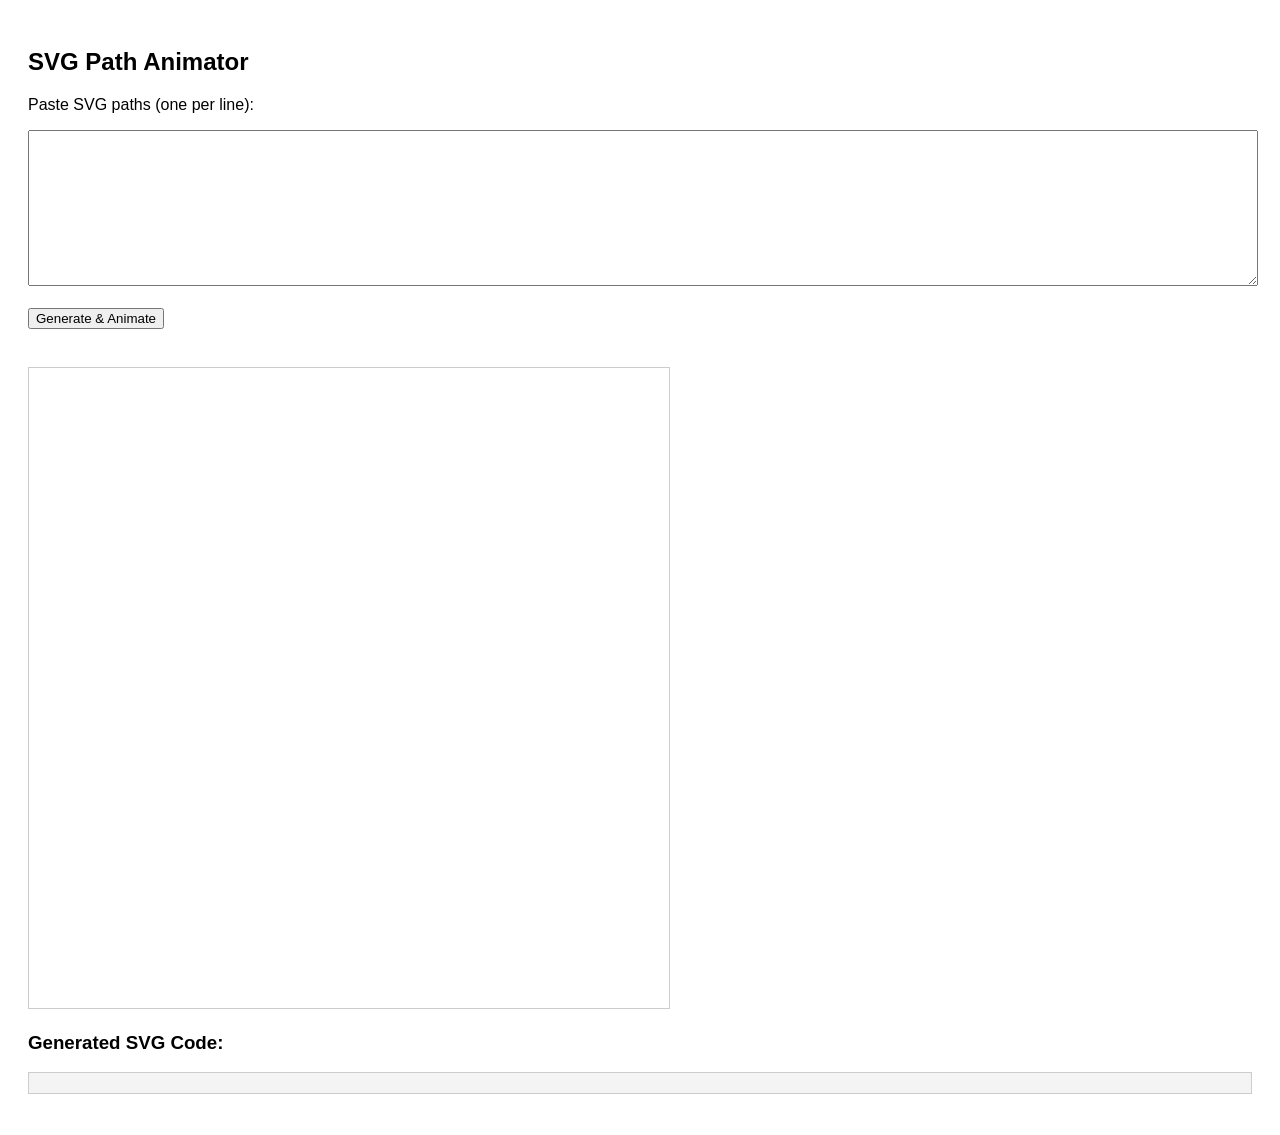
==== index.html @ d9db2b23 "svg or paths accepted" ====
<!DOCTYPE html>
<html lang="en">
  <head>
    <meta charset="UTF-8" />
    <meta name="viewport" content="width=device-width, initial-scale=1.0" />
    <title>SVG Path Animator (Fixed)</title>
    <style>
      body {
        font-family: sans-serif;
        padding: 20px;
      }
      textarea {
        width: 100%;
        height: 150px;
      }
      svg {
        width: 100%;
        height: auto;
        border: 1px solid #ccc;
        margin-top: 20px;
      }
    </style>
    <link rel="stylesheet" href="styles.css" />
  </head>
  <body>
    <h2>SVG Path Animator</h2>
    <p>Paste SVG paths (one per line):</p>
    <textarea id="pathsInput"></textarea>
    <br /><br />
    <button id="generateBtn">Generate & Animate</button>

    <br /><br />
    <svg
      id="svgCanvas"
      width="200"
      height="200"
      viewBox="0 0 200 200"
      xmlns="http://www.w3.org/2000/svg"
    ></svg>

    <h3>Generated SVG Code:</h3>
    <pre
      id="svgOutput"
      style="
        white-space: pre-wrap;
        background: #f4f4f4;
        padding: 10px;
        border: 1px solid #ccc;
      "
    ></pre>

    <script>
      document.getElementById("generateBtn").addEventListener("click", () => {
        const svg = document.getElementById("svgCanvas");
        svg.innerHTML = "";

        const input = document.getElementById("pathsInput").value.trim();
        if (!input) return;

        const parser = new DOMParser();
        let paths = [];
        if (/<svg[\s>]/i.test(input)) {
          const doc = parser.parseFromString(input, "image/svg+xml");
          paths = Array.from(doc.querySelectorAll("path"));
        } else {
          const pathStrings = input.split(/\n+/);
          paths = pathStrings
            .map((line) => {
              const doc = parser.parseFromString(
                `<svg>${line}</svg>`,
                "image/svg+xml"
              );
              return doc.querySelector("path");
            })
            .filter(Boolean);
        }

        paths.forEach((parsed, i) => {

          const imported = document.createElementNS(
            "http://www.w3.org/2000/svg",
            "path"
          );
          for (const attr of parsed.attributes) {
            imported.setAttribute(attr.name, attr.value);
          }

          svg.appendChild(imported);

          if (typeof imported.getTotalLength !== "function") return;
          const length = imported.getTotalLength();

          imported.setAttribute("stroke-dasharray", length);
          imported.setAttribute("stroke-dashoffset", length);
          imported.setAttribute("stroke-width", "2");
          imported.setAttribute("fill", "none");
          imported.setAttribute("stroke", "currentColor");

          const anim = document.createElementNS(
            "http://www.w3.org/2000/svg",
            "animate"
          );
          anim.setAttribute("attributeName", "stroke-dashoffset");
          anim.setAttribute("from", length.toString());
          anim.setAttribute("to", "0");
          anim.setAttribute("dur", "0.25s");
          anim.setAttribute("fill", "freeze");
          anim.setAttribute("id", `b_anim${i + 1}`);
          anim.setAttribute("begin", i === 0 ? "0s" : `b_anim${i}.end`);

          imported.appendChild(anim);

          if (typeof anim.beginElement !== "function") {
            anim.remove();
            imported.animate(
              [{ strokeDashoffset: length }, { strokeDashoffset: 0 }],
              {
                duration: 250,
                delay: i * 250,
                fill: "forwards",
                easing: "linear",
              }
            );
          }
        });

        const firstAnim = svg.querySelector("animate");
        if (firstAnim && typeof firstAnim.beginElement === "function") {
          firstAnim.beginElement();
        }

        function formatXml(xml) {
          return xml.replace(/></g, ">\n<").trim();
        }

        const rawSvg = svg.outerHTML;
        const svgMarkup = formatXml(rawSvg);
        document.getElementById("svgOutput").textContent = svgMarkup;
      });
    </script>
  </body>
</html>
---- styles.css ----
svg .wheel1, svg .wheel2 {
    -webkit-animation-name: spin;
    -webkit-animation-duration: 800ms;
    -webkit-animation-iteration-count: 1;
    -webkit-animation-timing-function: ease-out;
}


#simple_wheels {display: none;}
/* #detailed_wheels {display: none;} */

@-webkit-keyframes spin {
    from { -webkit-transform: rotate(0deg); 
	    -webkit-transform-origin:50% 50%;
    }
    to { -webkit-transform: rotate(-720deg); 
	    -webkit-transform-origin:50% 50%;
    }
}
@-webkit-keyframes move {
    from {
    -webkit-transform: translate(800px, 0); 
    }
    to {
    -webkit-transform: translate(0px, 0); 
    }
}
@-webkit-keyframes bounce {
    0% {
	 -webkit-transform: translate(0, 0) rotateZ(-0deg);     }
    50% {
	 -webkit-transform: translate(-2.5px, .5px) rotateZ(-1deg);     }
    100% {
	 -webkit-transform: translate(0, 0) rotateZ(-0deg);     }
}
.wheel {fill:#666;}
@-webkit-keyframes brakes {
    50% {
	fill: #f00;}
    80% {
	fill: #f00;}
    100% {
	fill: #fff;}
}

@-webkit-keyframes headlights {
    0% {
	fill: #ff0;}
    30% {
	fill: #ff0;}
    31% {
	 fill:#fff;}
    50% {
	 fill:#fff;}
    51% {
	fill: #ff0;}
	 
}




svg {width: 640px; height: 640px;}

#Layer_1_1_ {fill:#000; stroke:#999; stroke-width:.1;
    -webkit-animation-name: bounce;
    -webkit-animation-duration: 300ms;
    -webkit-animation-iteration-count: 1;
    -webkit-animation-timing-function: linear;
    -webkit-animation-delay: 700ms;
    

}
#brake {
	    -webkit-animation-name: brakes;
    -webkit-animation-duration: 1000ms;
    -webkit-animation-iteration-count: 1;
    -webkit-animation-timing-function: linear;
    -webkit-animation-delay: 300ms;

	
	
}
#headlight {fill:#fff;
		    -webkit-animation-name: headlights;
    -webkit-animation-duration: 1000ms;
    -webkit-animation-iteration-count: 1;
    -webkit-animation-timing-function: linear;
    -webkit-animation-delay: 1500ms;

}
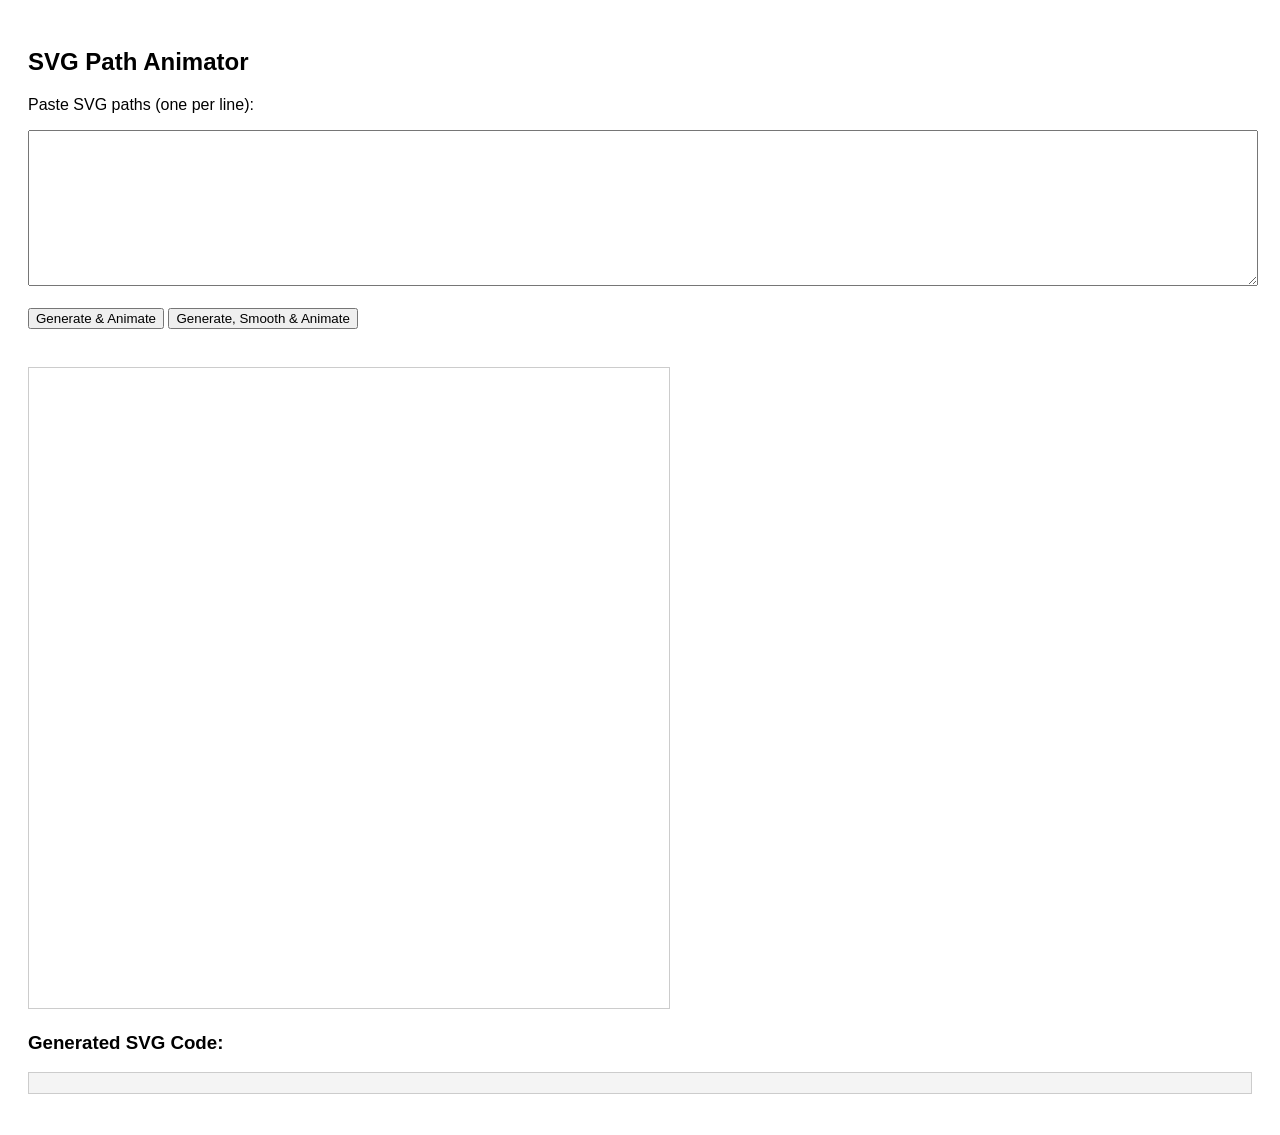
==== commit e721cffb: "added a new button, smoothing the path for prettier drawings" ====
--- a/index.html
+++ b/index.html
@@ -28,7 +28,7 @@
     <textarea id="pathsInput"></textarea>
     <br /><br />
     <button id="generateBtn">Generate & Animate</button>
-
+    <button id="generateSmoothBtn">Generate, Smooth & Animate</button>
     <br /><br />
     <svg
       id="svgCanvas"
@@ -49,94 +49,6 @@
       "
     ></pre>
 
-    <script>
-      document.getElementById("generateBtn").addEventListener("click", () => {
-        const svg = document.getElementById("svgCanvas");
-        svg.innerHTML = "";
-
-        const input = document.getElementById("pathsInput").value.trim();
-        if (!input) return;
-
-        const parser = new DOMParser();
-        let paths = [];
-        if (/<svg[\s>]/i.test(input)) {
-          const doc = parser.parseFromString(input, "image/svg+xml");
-          paths = Array.from(doc.querySelectorAll("path"));
-        } else {
-          const pathStrings = input.split(/\n+/);
-          paths = pathStrings
-            .map((line) => {
-              const doc = parser.parseFromString(
-                `<svg>${line}</svg>`,
-                "image/svg+xml"
-              );
-              return doc.querySelector("path");
-            })
-            .filter(Boolean);
-        }
-
-        paths.forEach((parsed, i) => {
-
-          const imported = document.createElementNS(
-            "http://www.w3.org/2000/svg",
-            "path"
-          );
-          for (const attr of parsed.attributes) {
-            imported.setAttribute(attr.name, attr.value);
-          }
-
-          svg.appendChild(imported);
-
-          if (typeof imported.getTotalLength !== "function") return;
-          const length = imported.getTotalLength();
-
-          imported.setAttribute("stroke-dasharray", length);
-          imported.setAttribute("stroke-dashoffset", length);
-          imported.setAttribute("stroke-width", "2");
-          imported.setAttribute("fill", "none");
-          imported.setAttribute("stroke", "currentColor");
-
-          const anim = document.createElementNS(
-            "http://www.w3.org/2000/svg",
-            "animate"
-          );
-          anim.setAttribute("attributeName", "stroke-dashoffset");
-          anim.setAttribute("from", length.toString());
-          anim.setAttribute("to", "0");
-          anim.setAttribute("dur", "0.25s");
-          anim.setAttribute("fill", "freeze");
-          anim.setAttribute("id", `b_anim${i + 1}`);
-          anim.setAttribute("begin", i === 0 ? "0s" : `b_anim${i}.end`);
-
-          imported.appendChild(anim);
-
-          if (typeof anim.beginElement !== "function") {
-            anim.remove();
-            imported.animate(
-              [{ strokeDashoffset: length }, { strokeDashoffset: 0 }],
-              {
-                duration: 250,
-                delay: i * 250,
-                fill: "forwards",
-                easing: "linear",
-              }
-            );
-          }
-        });
-
-        const firstAnim = svg.querySelector("animate");
-        if (firstAnim && typeof firstAnim.beginElement === "function") {
-          firstAnim.beginElement();
-        }
-
-        function formatXml(xml) {
-          return xml.replace(/></g, ">\n<").trim();
-        }
-
-        const rawSvg = svg.outerHTML;
-        const svgMarkup = formatXml(rawSvg);
-        document.getElementById("svgOutput").textContent = svgMarkup;
-      });
-    </script>
+    <script src="script.js"></script>
   </body>
 </html>
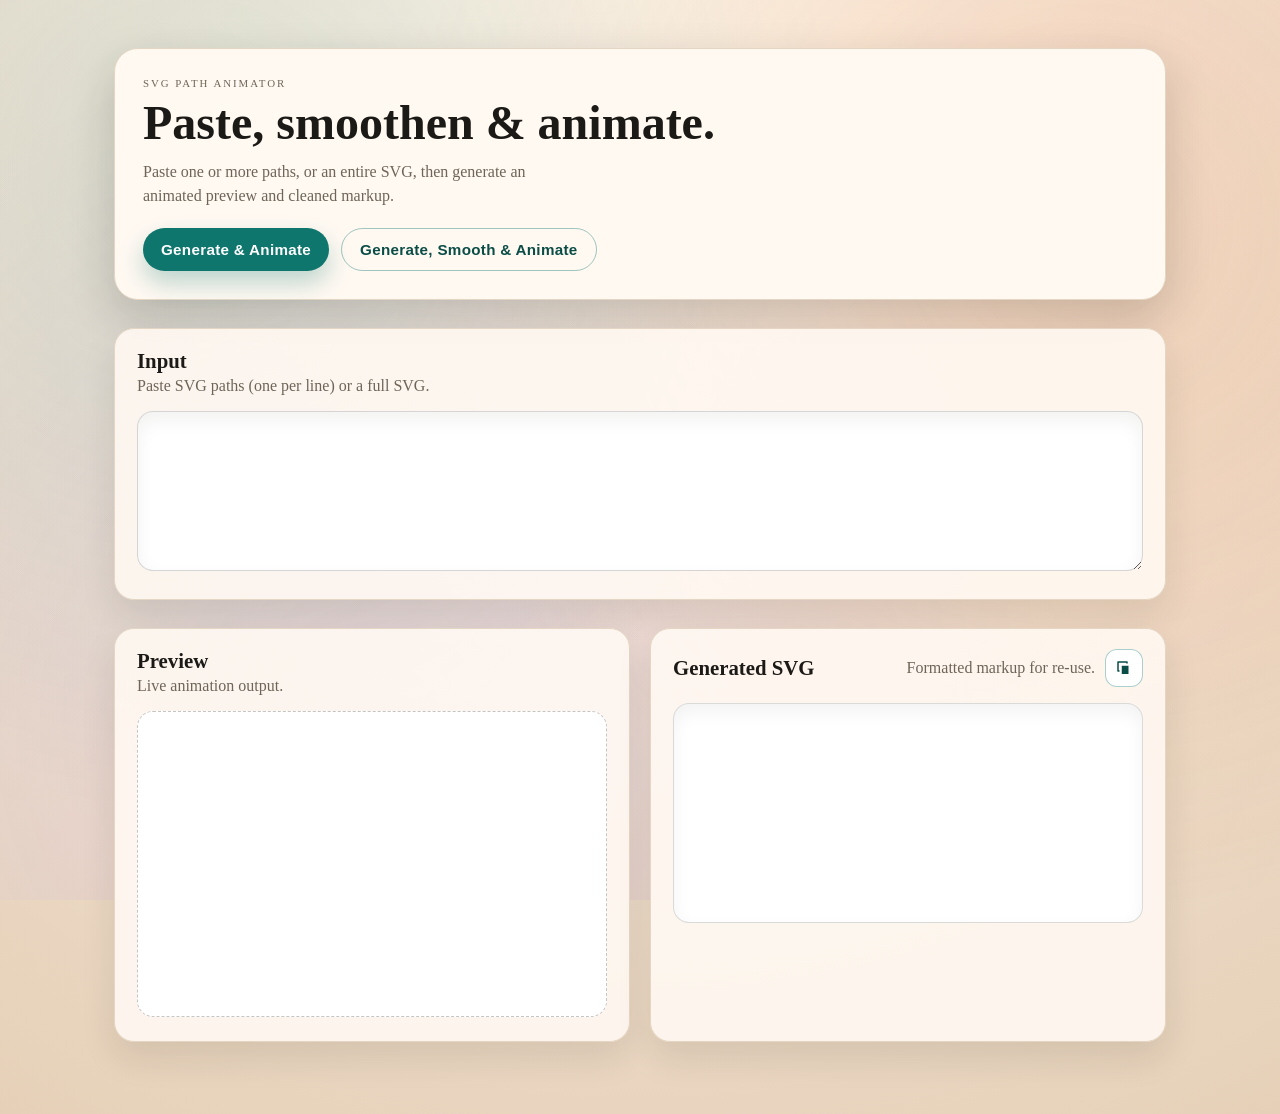
==== commit b706bf5b: "had AI add styles so it wouldn't be so raw" ====
--- a/index.html
+++ b/index.html
@@ -3,52 +3,72 @@
   <head>
     <meta charset="UTF-8" />
     <meta name="viewport" content="width=device-width, initial-scale=1.0" />
-    <title>SVG Path Animator (Fixed)</title>
-    <style>
-      body {
-        font-family: sans-serif;
-        padding: 20px;
-      }
-      textarea {
-        width: 100%;
-        height: 150px;
-      }
-      svg {
-        width: 100%;
-        height: auto;
-        border: 1px solid #ccc;
-        margin-top: 20px;
-      }
-    </style>
+    <title>SVG Path Animator</title>
     <link rel="stylesheet" href="styles.css" />
   </head>
   <body>
-    <h2>SVG Path Animator</h2>
-    <p>Paste SVG paths (one per line):</p>
-    <textarea id="pathsInput"></textarea>
-    <br /><br />
-    <button id="generateBtn">Generate & Animate</button>
-    <button id="generateSmoothBtn">Generate, Smooth & Animate</button>
-    <br /><br />
-    <svg
-      id="svgCanvas"
-      width="200"
-      height="200"
-      viewBox="0 0 200 200"
-      xmlns="http://www.w3.org/2000/svg"
-    ></svg>
+    <div class="app">
+      <header class="app__header">
+        <div>
+          <p class="eyebrow">SVG Path Animator</p>
+          <h1>Paste, smoothen & animate.</h1>
+          <p class="lede">
+            Paste one or more paths, or an entire SVG, then generate an animated
+            preview and cleaned markup.
+          </p>
+        </div>
+        <div class="actions">
+          <button id="generateBtn" class="primary-btn">
+            Generate & Animate
+          </button>
+          <button id="generateSmoothBtn" class="ghost-btn">
+            Generate, Smooth & Animate
+          </button>
+        </div>
+      </header>
 
-    <h3>Generated SVG Code:</h3>
-    <pre
-      id="svgOutput"
-      style="
-        white-space: pre-wrap;
-        background: #f4f4f4;
-        padding: 10px;
-        border: 1px solid #ccc;
-      "
-    ></pre>
+      <section class="panel">
+        <div class="panel__header">
+          <h2>Input</h2>
+          <p>Paste SVG paths (one per line) or a full SVG.</p>
+        </div>
+        <textarea id="pathsInput" class="panel__input"></textarea>
+      </section>
 
+      <section class="grid">
+        <div class="panel">
+          <div class="panel__header">
+            <h2>Preview</h2>
+            <p>Live animation output.</p>
+          </div>
+          <div class="panel__canvas">
+            <svg
+              id="svgCanvas"
+              width="200"
+              height="200"
+              viewBox="0 0 200 200"
+              xmlns="http://www.w3.org/2000/svg"
+            ></svg>
+          </div>
+        </div>
+        <div class="panel">
+          <div class="panel__header panel__header--row">
+            <h2>Generated SVG</h2>
+            <div class="panel__actions">
+              <p>Formatted markup for re-use.</p>
+              <button id="copySvgBtn" class="copy-btn" aria-label="Copy SVG">
+                <svg viewBox="0 0 24 24" aria-hidden="true">
+                  <path
+                    d="M9 9h9v11H9V9Zm-3 6H5V5h10v1h2V4a1 1 0 0 0-1-1H4a1 1 0 0 0-1 1v12a1 1 0 0 0 1 1h2v-2Z"
+                  />
+                </svg>
+              </button>
+            </div>
+          </div>
+          <pre id="svgOutput" class="panel__output"></pre>
+        </div>
+      </section>
+    </div>
     <script src="script.js"></script>
   </body>
 </html>
--- a/styles.css
+++ b/styles.css
@@ -1,92 +1,257 @@
-svg .wheel1, svg .wheel2 {
-    -webkit-animation-name: spin;
-    -webkit-animation-duration: 800ms;
-    -webkit-animation-iteration-count: 1;
-    -webkit-animation-timing-function: ease-out;
-}
-
-
-#simple_wheels {display: none;}
-/* #detailed_wheels {display: none;} */
-
-@-webkit-keyframes spin {
-    from { -webkit-transform: rotate(0deg); 
-	    -webkit-transform-origin:50% 50%;
-    }
-    to { -webkit-transform: rotate(-720deg); 
-	    -webkit-transform-origin:50% 50%;
-    }
-}
-@-webkit-keyframes move {
-    from {
-    -webkit-transform: translate(800px, 0); 
-    }
-    to {
-    -webkit-transform: translate(0px, 0); 
-    }
-}
-@-webkit-keyframes bounce {
-    0% {
-	 -webkit-transform: translate(0, 0) rotateZ(-0deg);     }
-    50% {
-	 -webkit-transform: translate(-2.5px, .5px) rotateZ(-1deg);     }
-    100% {
-	 -webkit-transform: translate(0, 0) rotateZ(-0deg);     }
-}
-.wheel {fill:#666;}
-@-webkit-keyframes brakes {
-    50% {
-	fill: #f00;}
-    80% {
-	fill: #f00;}
-    100% {
-	fill: #fff;}
-}
-
-@-webkit-keyframes headlights {
-    0% {
-	fill: #ff0;}
-    30% {
-	fill: #ff0;}
-    31% {
-	 fill:#fff;}
-    50% {
-	 fill:#fff;}
-    51% {
-	fill: #ff0;}
-	 
-}
-
-
-
-
-svg {width: 640px; height: 640px;}
-
-#Layer_1_1_ {fill:#000; stroke:#999; stroke-width:.1;
-    -webkit-animation-name: bounce;
-    -webkit-animation-duration: 300ms;
-    -webkit-animation-iteration-count: 1;
-    -webkit-animation-timing-function: linear;
-    -webkit-animation-delay: 700ms;
-    
-
-}
-#brake {
-	    -webkit-animation-name: brakes;
-    -webkit-animation-duration: 1000ms;
-    -webkit-animation-iteration-count: 1;
-    -webkit-animation-timing-function: linear;
-    -webkit-animation-delay: 300ms;
-
-	
-	
-}
-#headlight {fill:#fff;
-		    -webkit-animation-name: headlights;
-    -webkit-animation-duration: 1000ms;
-    -webkit-animation-iteration-count: 1;
-    -webkit-animation-timing-function: linear;
-    -webkit-animation-delay: 1500ms;
-
-}
-
+:root {
+  --ink: #1c1a16;
+  --muted: #6e6558;
+  --accent: #0f766e;
+  --accent-strong: #0a4d46;
+  --paper: #f8f1e7;
+  --panel: #fff9f2;
+  --border: #e4d6c3;
+  --shadow: 0 18px 45px rgba(28, 26, 22, 0.18);
+}
+
+*,
+*::before,
+*::after {
+  box-sizing: border-box;
+}
+
+body {
+  margin: 0;
+  min-height: 100vh;
+  font-family: "Iowan Old Style", "Palatino Linotype", "Book Antiqua", Palatino,
+    serif;
+  color: var(--ink);
+  background: radial-gradient(circle at top, #fff6e8 0%, #f2e4d4 45%, #e6d0b8 100%);
+}
+
+body::before,
+body::after {
+  content: "";
+  position: fixed;
+  inset: 0;
+  pointer-events: none;
+  background: radial-gradient(circle at 15% 20%, rgba(15, 118, 110, 0.16), transparent 50%),
+    radial-gradient(circle at 85% 25%, rgba(234, 88, 12, 0.18), transparent 55%),
+    radial-gradient(circle at 30% 80%, rgba(124, 58, 237, 0.12), transparent 60%);
+  opacity: 0.8;
+  z-index: -2;
+}
+
+body::after {
+  background: linear-gradient(120deg, rgba(255, 255, 255, 0.2), transparent);
+  opacity: 0.6;
+  z-index: -1;
+}
+
+.app {
+  max-width: 1100px;
+  margin: 0 auto;
+  padding: 48px 24px 72px;
+  display: flex;
+  flex-direction: column;
+  gap: 28px;
+}
+
+.app__header {
+  display: flex;
+  flex-wrap: wrap;
+  align-items: center;
+  justify-content: space-between;
+  gap: 20px;
+  padding: 28px;
+  background: var(--panel);
+  border: 1px solid var(--border);
+  border-radius: 24px;
+  box-shadow: var(--shadow);
+}
+
+.eyebrow {
+  text-transform: uppercase;
+  letter-spacing: 0.18em;
+  font-size: 0.68rem;
+  color: var(--muted);
+  margin: 0 0 6px;
+}
+
+h1 {
+  font-size: clamp(2rem, 4vw, 3rem);
+  margin: 0 0 10px;
+}
+
+.lede {
+  max-width: 420px;
+  margin: 0;
+  color: var(--muted);
+  line-height: 1.5;
+}
+
+.actions {
+  display: flex;
+  flex-wrap: wrap;
+  gap: 12px;
+}
+
+button {
+  border: none;
+  cursor: pointer;
+  font-family: "Trebuchet MS", "Gill Sans", "Lucida Grande", sans-serif;
+  font-weight: 600;
+  letter-spacing: 0.02em;
+  transition: transform 120ms ease, box-shadow 120ms ease;
+}
+
+.primary-btn,
+.ghost-btn {
+  padding: 12px 18px;
+  border-radius: 999px;
+  font-size: 0.95rem;
+}
+
+.primary-btn {
+  background: var(--accent);
+  color: #fff;
+  box-shadow: 0 12px 24px rgba(15, 118, 110, 0.28);
+}
+
+.primary-btn:hover {
+  transform: translateY(-1px);
+  box-shadow: 0 16px 28px rgba(15, 118, 110, 0.3);
+}
+
+.ghost-btn {
+  background: transparent;
+  color: var(--accent-strong);
+  border: 1px solid rgba(15, 118, 110, 0.4);
+}
+
+.ghost-btn:hover {
+  transform: translateY(-1px);
+}
+
+.panel {
+  background: rgba(255, 249, 242, 0.9);
+  border: 1px solid var(--border);
+  border-radius: 20px;
+  padding: 20px 22px 24px;
+  box-shadow: 0 16px 35px rgba(28, 26, 22, 0.1);
+}
+
+.panel__header {
+  display: flex;
+  flex-direction: column;
+  gap: 4px;
+  margin-bottom: 16px;
+}
+
+.panel__header--row {
+  flex-direction: row;
+  align-items: center;
+  justify-content: space-between;
+  gap: 12px;
+}
+
+.panel__actions {
+  display: flex;
+  align-items: center;
+  gap: 10px;
+}
+
+h2 {
+  margin: 0;
+  font-size: 1.3rem;
+}
+
+.panel__header p {
+  margin: 0;
+  color: var(--muted);
+}
+
+.copy-btn {
+  width: 38px;
+  height: 38px;
+  border-radius: 12px;
+  border: 1px solid rgba(15, 118, 110, 0.35);
+  background: #fff;
+  display: grid;
+  place-items: center;
+  padding: 0;
+}
+
+.copy-btn svg {
+  width: 18px;
+  height: 18px;
+  fill: var(--accent-strong);
+}
+
+.copy-btn.copied {
+  background: var(--accent);
+  border-color: var(--accent);
+}
+
+.copy-btn.copied svg {
+  fill: #fff;
+}
+
+.panel__input {
+  width: 100%;
+  min-height: 160px;
+  border-radius: 16px;
+  border: 1px solid rgba(28, 26, 22, 0.18);
+  padding: 14px;
+  font-family: "Courier New", Courier, monospace;
+  font-size: 0.95rem;
+  background: #fff;
+  color: var(--ink);
+  box-shadow: inset 0 8px 18px rgba(28, 26, 22, 0.06);
+}
+
+.grid {
+  display: grid;
+  grid-template-columns: repeat(auto-fit, minmax(280px, 1fr));
+  gap: 20px;
+}
+
+.panel__canvas {
+  padding: 12px;
+  border-radius: 16px;
+  border: 1px dashed rgba(28, 26, 22, 0.25);
+  background: #fff;
+  min-height: 220px;
+  display: flex;
+  align-items: center;
+  justify-content: center;
+}
+
+svg {
+  width: 100%;
+  height: auto;
+  max-height: 280px;
+}
+
+.panel__output {
+  white-space: pre-wrap;
+  background: #fff;
+  border: 1px solid rgba(28, 26, 22, 0.16);
+  border-radius: 16px;
+  padding: 16px;
+  min-height: 220px;
+  color: #2b2a27;
+  font-size: 0.9rem;
+  box-shadow: inset 0 8px 18px rgba(28, 26, 22, 0.05);
+  overflow-x: auto;
+}
+
+@media (max-width: 720px) {
+  .app {
+    padding: 32px 16px 48px;
+  }
+
+  .actions {
+    width: 100%;
+  }
+
+  .primary-btn,
+  .ghost-btn {
+    flex: 1 1 180px;
+  }
+}
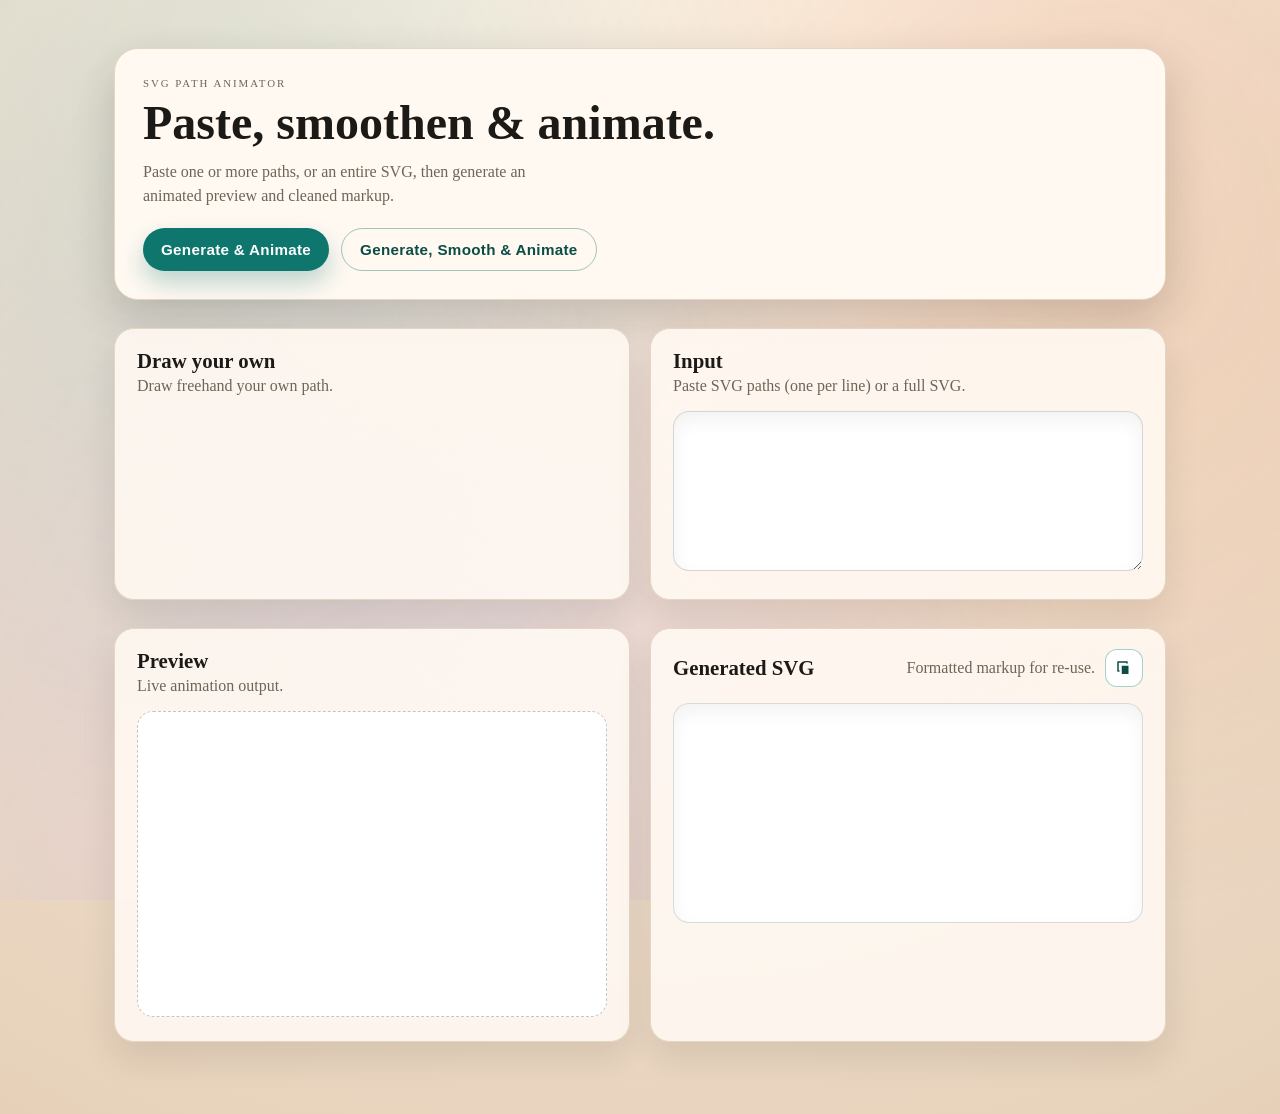
==== commit f6c37692: "wip drawing area" ====
--- a/index.html
+++ b/index.html
@@ -27,12 +27,23 @@
         </div>
       </header>
 
-      <section class="panel">
-        <div class="panel__header">
-          <h2>Input</h2>
-          <p>Paste SVG paths (one per line) or a full SVG.</p>
-        </div>
-        <textarea id="pathsInput" class="panel__input"></textarea>
+      <section class="grid">
+        <section class="panel">
+          <div class="panel__header">
+            <h2>Draw your own</h2>
+            <p>Draw freehand your own path.</p>
+          </div>
+          <div id="drawingAreaDiv">
+            <svg id="drawingArea"></svg>
+          </div>
+        </section>
+        <section class="panel">
+          <div class="panel__header">
+            <h2>Input</h2>
+            <p>Paste SVG paths (one per line) or a full SVG.</p>
+          </div>
+          <textarea id="pathsInput" class="panel__input"></textarea>
+        </section>
       </section>
 
       <section class="grid">
--- a/styles.css
+++ b/styles.css
@@ -21,7 +21,12 @@
   font-family: "Iowan Old Style", "Palatino Linotype", "Book Antiqua", Palatino,
     serif;
   color: var(--ink);
-  background: radial-gradient(circle at top, #fff6e8 0%, #f2e4d4 45%, #e6d0b8 100%);
+  background: radial-gradient(
+    circle at top,
+    #fff6e8 0%,
+    #f2e4d4 45%,
+    #e6d0b8 100%
+  );
 }
 
 body::before,
@@ -30,9 +35,17 @@
   position: fixed;
   inset: 0;
   pointer-events: none;
-  background: radial-gradient(circle at 15% 20%, rgba(15, 118, 110, 0.16), transparent 50%),
+  background: radial-gradient(
+      circle at 15% 20%,
+      rgba(15, 118, 110, 0.16),
+      transparent 50%
+    ),
     radial-gradient(circle at 85% 25%, rgba(234, 88, 12, 0.18), transparent 55%),
-    radial-gradient(circle at 30% 80%, rgba(124, 58, 237, 0.12), transparent 60%);
+    radial-gradient(
+      circle at 30% 80%,
+      rgba(124, 58, 237, 0.12),
+      transparent 60%
+    );
   opacity: 0.8;
   z-index: -2;
 }
@@ -159,6 +172,10 @@
 h2 {
   margin: 0;
   font-size: 1.3rem;
+}
+
+.drawingAreaDiv {
+  background: #fff;
 }
 
 .panel__header p {
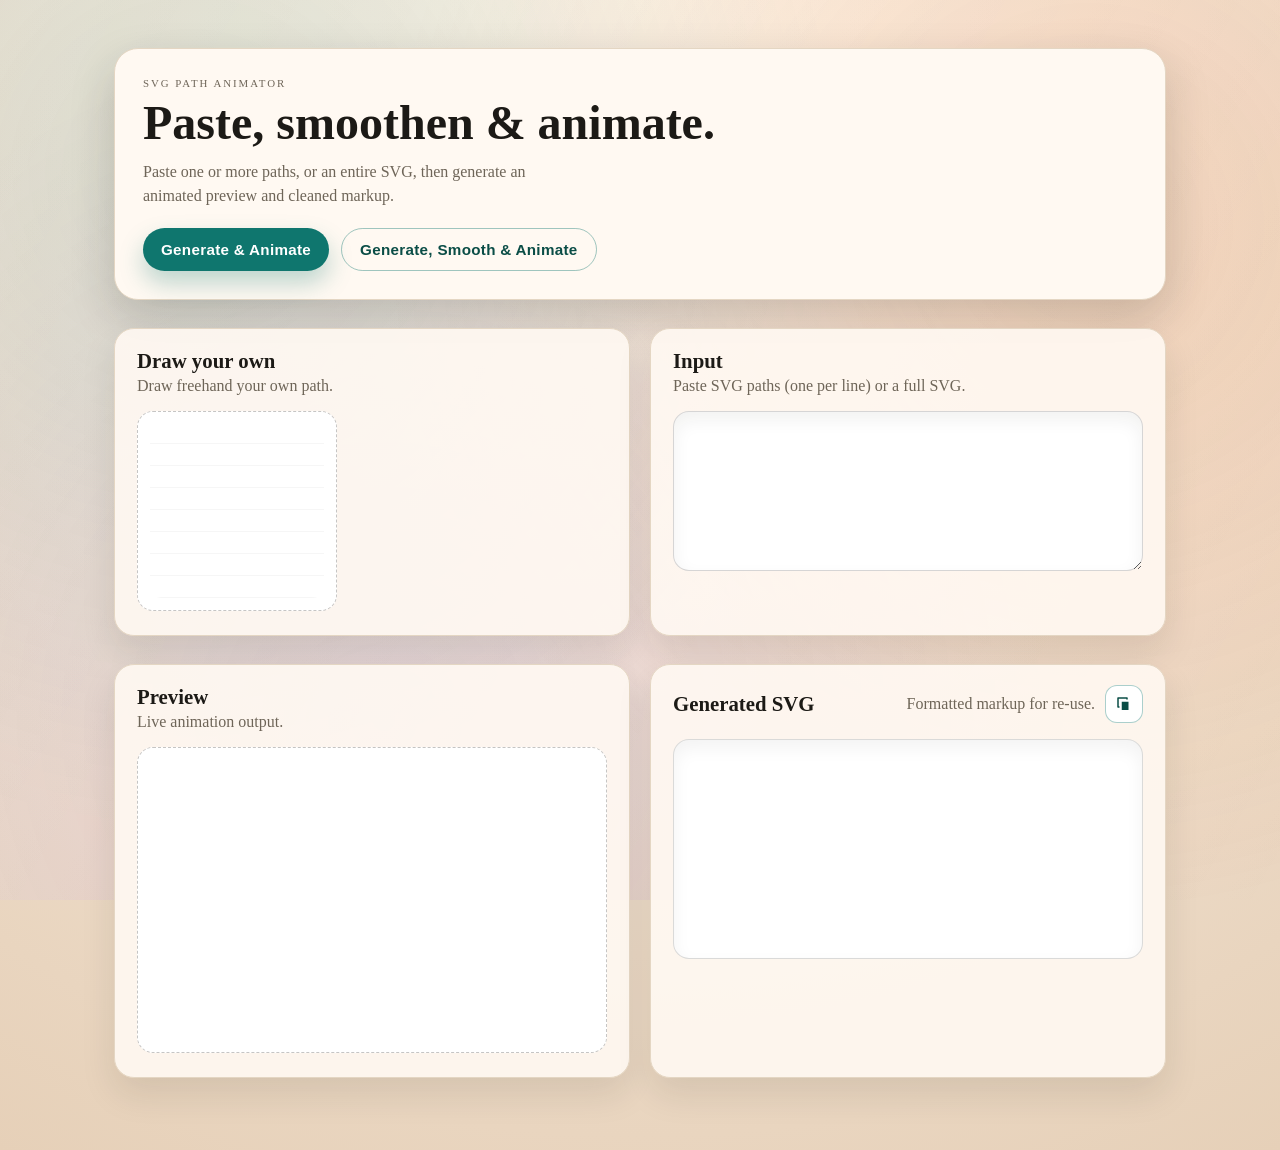
==== commit cf6d7de1: "drawing area stylized" ====
--- a/index.html
+++ b/index.html
@@ -33,8 +33,13 @@
             <h2>Draw your own</h2>
             <p>Draw freehand your own path.</p>
           </div>
-          <div id="drawingAreaDiv">
-            <svg id="drawingArea"></svg>
+          <div id="drawingAreaDiv" class="drawing-area">
+            <svg
+              id="drawingArea"
+              xmlns="http://www.w3.org/2000/svg"
+              width="200"
+              height="200"
+            ></svg>
           </div>
         </section>
         <section class="panel">
--- a/styles.css
+++ b/styles.css
@@ -239,6 +239,30 @@
   justify-content: center;
 }
 
+.drawing-area {
+  padding: 12px;
+  border-radius: 16px;
+  border: 1px dashed rgba(28, 26, 22, 0.25);
+  background: #fff;
+  width: 200px;
+  height: 200px;
+  display: flex;
+  align-items: stretch;
+}
+
+#drawingArea {
+  width: 100%;
+  height: 100%;
+  border-radius: 12px;
+  background: repeating-linear-gradient(
+    0deg,
+    rgba(28, 26, 22, 0.04),
+    rgba(28, 26, 22, 0.04) 1px,
+    transparent 1px,
+    transparent 22px
+  );
+}
+
 svg {
   width: 100%;
   height: auto;
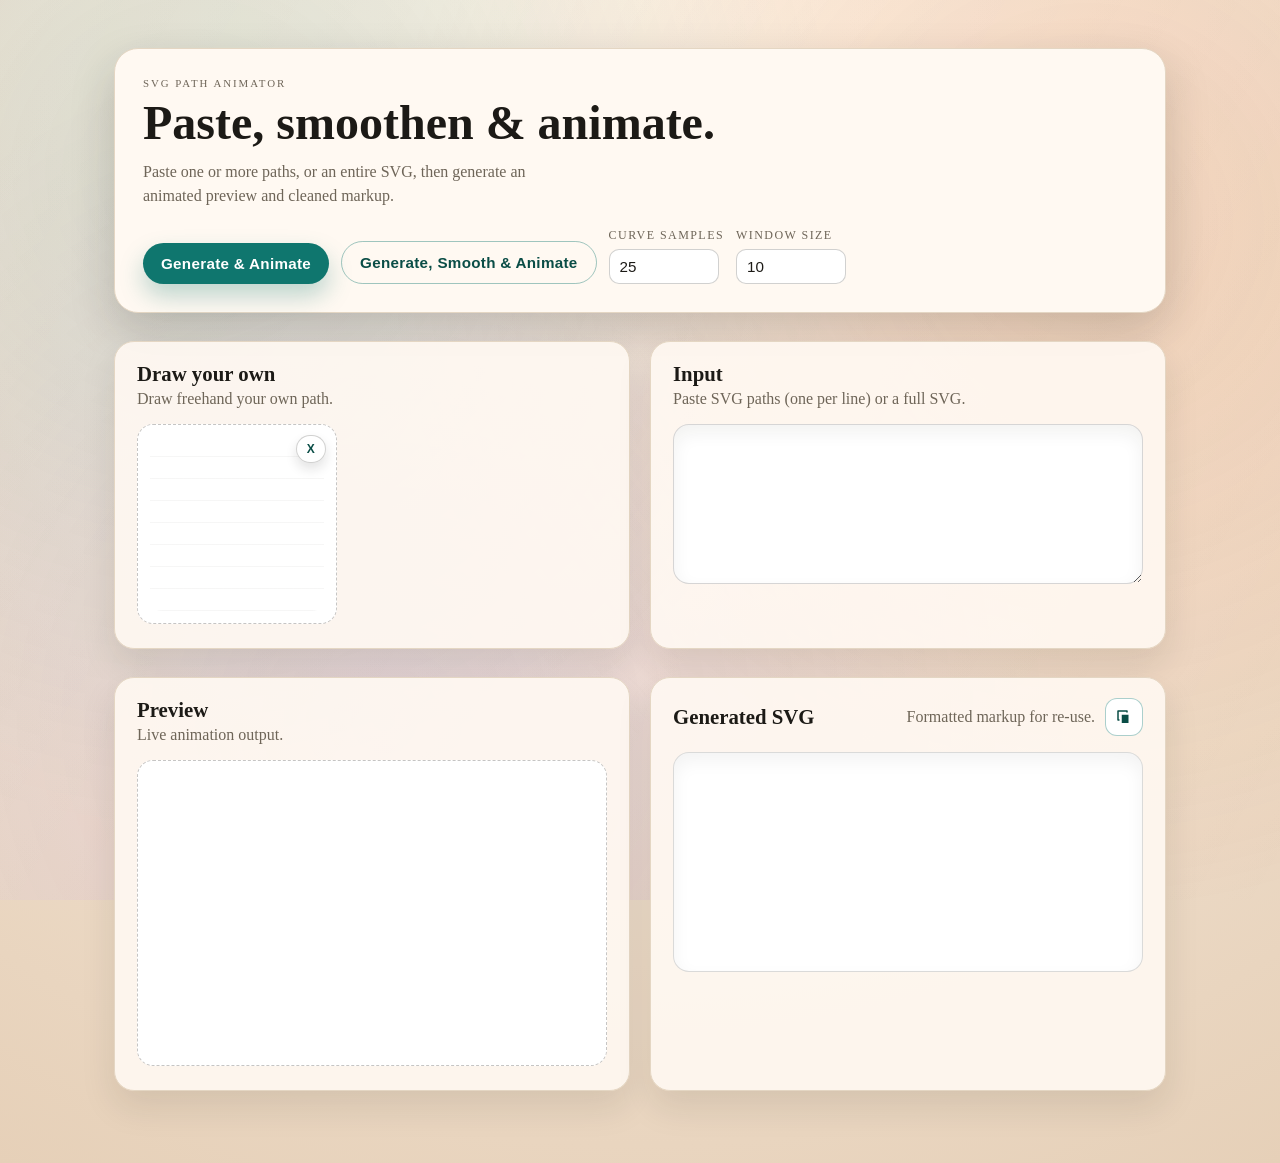
==== commit 00619428: "added a drawing area so we can do everything on one page" ====
--- a/index.html
+++ b/index.html
@@ -24,6 +24,20 @@
           <button id="generateSmoothBtn" class="ghost-btn">
             Generate, Smooth & Animate
           </button>
+          <label class="field">
+            <span>Curve Samples</span>
+            <input
+              id="curveSamples"
+              type="number"
+              min="1"
+              step="1"
+              value="25"
+            />
+          </label>
+          <label class="field">
+            <span>Window Size</span>
+            <input id="windowSize" type="number" min="1" step="1" value="10" />
+          </label>
         </div>
       </header>
 
@@ -34,6 +48,9 @@
             <p>Draw freehand your own path.</p>
           </div>
           <div id="drawingAreaDiv" class="drawing-area">
+            <button id="clearDrawingBtn" class="clear-btn" type="button">
+              X
+            </button>
             <svg
               id="drawingArea"
               xmlns="http://www.w3.org/2000/svg"
--- a/styles.css
+++ b/styles.css
@@ -102,6 +102,7 @@
   display: flex;
   flex-wrap: wrap;
   gap: 12px;
+  align-items: flex-end;
 }
 
 button {
@@ -111,6 +112,27 @@
   font-weight: 600;
   letter-spacing: 0.02em;
   transition: transform 120ms ease, box-shadow 120ms ease;
+}
+
+.field {
+  display: flex;
+  flex-direction: column;
+  gap: 6px;
+  font-size: 0.75rem;
+  text-transform: uppercase;
+  letter-spacing: 0.12em;
+  color: var(--muted);
+}
+
+.field input {
+  width: 110px;
+  padding: 8px 10px;
+  border-radius: 10px;
+  border: 1px solid rgba(28, 26, 22, 0.2);
+  font-family: "Trebuchet MS", "Gill Sans", "Lucida Grande", sans-serif;
+  font-size: 0.95rem;
+  color: var(--ink);
+  background: #fff;
 }
 
 .primary-btn,
@@ -244,10 +266,29 @@
   border-radius: 16px;
   border: 1px dashed rgba(28, 26, 22, 0.25);
   background: #fff;
+  position: relative;
   width: 200px;
   height: 200px;
   display: flex;
   align-items: stretch;
+}
+
+.clear-btn {
+  position: absolute;
+  top: 10px;
+  right: 10px;
+  padding: 6px 10px;
+  border-radius: 999px;
+  font-size: 0.75rem;
+  background: rgba(255, 255, 255, 0.92);
+  border: 1px solid rgba(28, 26, 22, 0.2);
+  color: var(--accent-strong);
+  box-shadow: 0 6px 12px rgba(28, 26, 22, 0.12);
+  z-index: 2;
+}
+
+.clear-btn:hover {
+  transform: translateY(-1px);
 }
 
 #drawingArea {
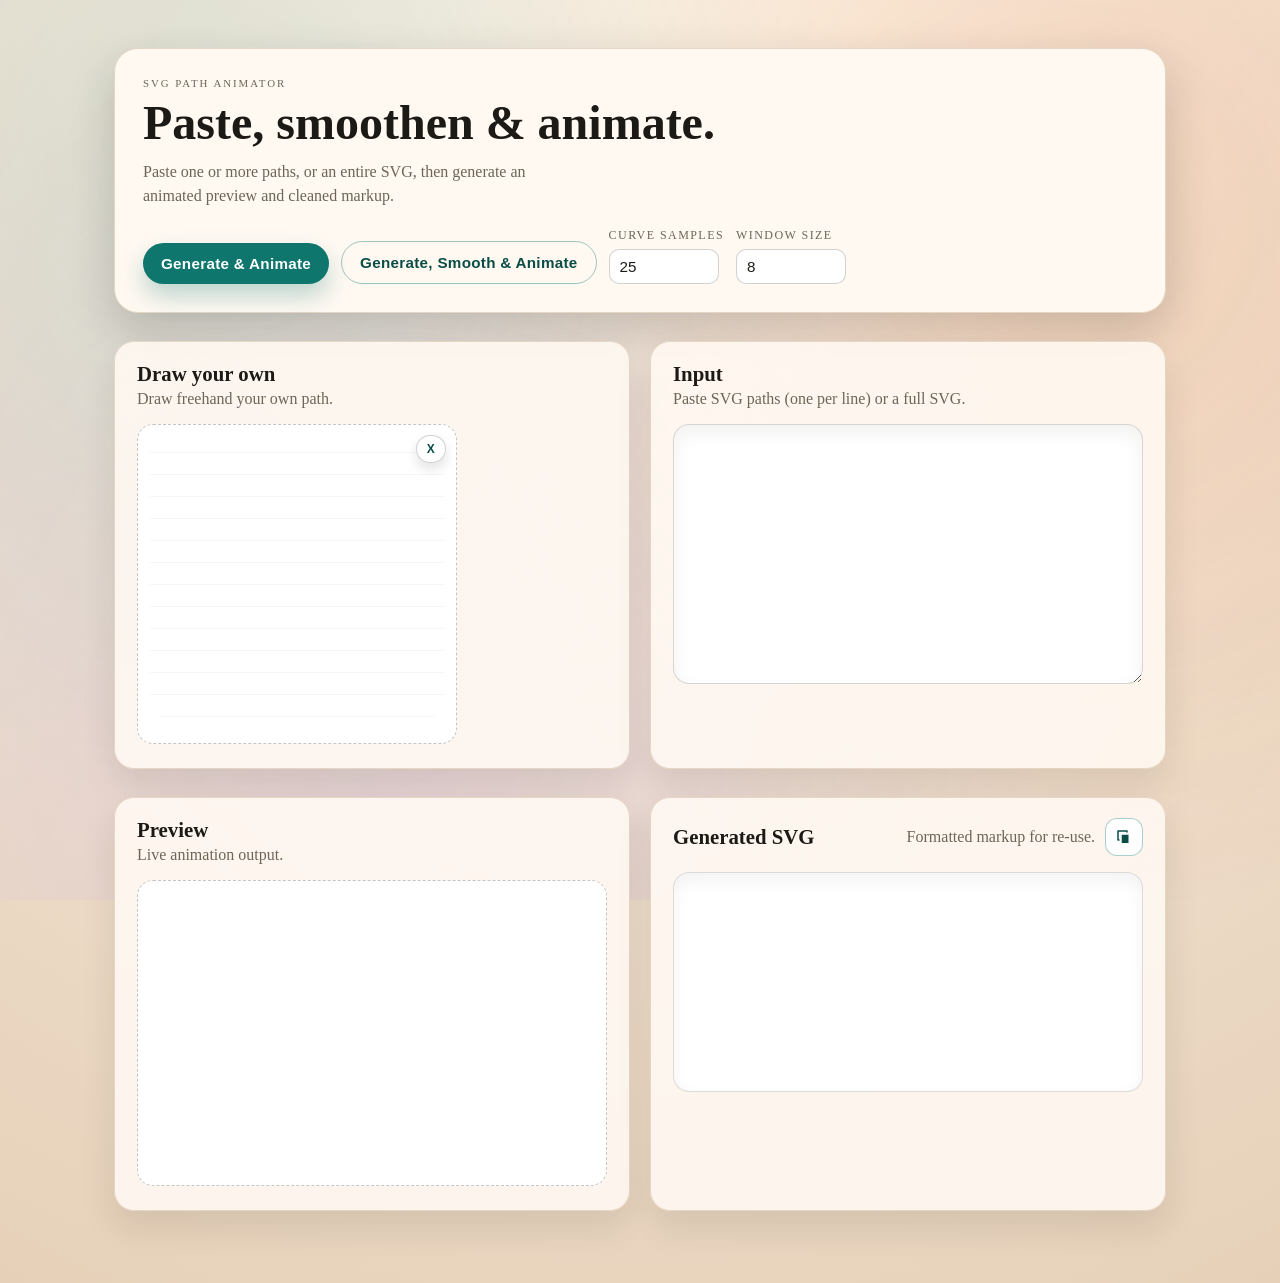
==== commit 7809840a: "increased drawing area size" ====
--- a/index.html
+++ b/index.html
@@ -36,7 +36,7 @@
           </label>
           <label class="field">
             <span>Window Size</span>
-            <input id="windowSize" type="number" min="1" step="1" value="10" />
+            <input id="windowSize" type="number" min="1" step="1" value="8" />
           </label>
         </div>
       </header>
@@ -56,6 +56,7 @@
               xmlns="http://www.w3.org/2000/svg"
               width="200"
               height="200"
+              viewBox="0 0 200 200"
             ></svg>
           </div>
         </section>
--- a/styles.css
+++ b/styles.css
@@ -233,7 +233,7 @@
 
 .panel__input {
   width: 100%;
-  min-height: 160px;
+  min-height: 260px;
   border-radius: 16px;
   border: 1px solid rgba(28, 26, 22, 0.18);
   padding: 14px;
@@ -267,8 +267,8 @@
   border: 1px dashed rgba(28, 26, 22, 0.25);
   background: #fff;
   position: relative;
-  width: 200px;
-  height: 200px;
+  width: min(100%, 320px);
+  aspect-ratio: 1 / 1;
   display: flex;
   align-items: stretch;
 }
